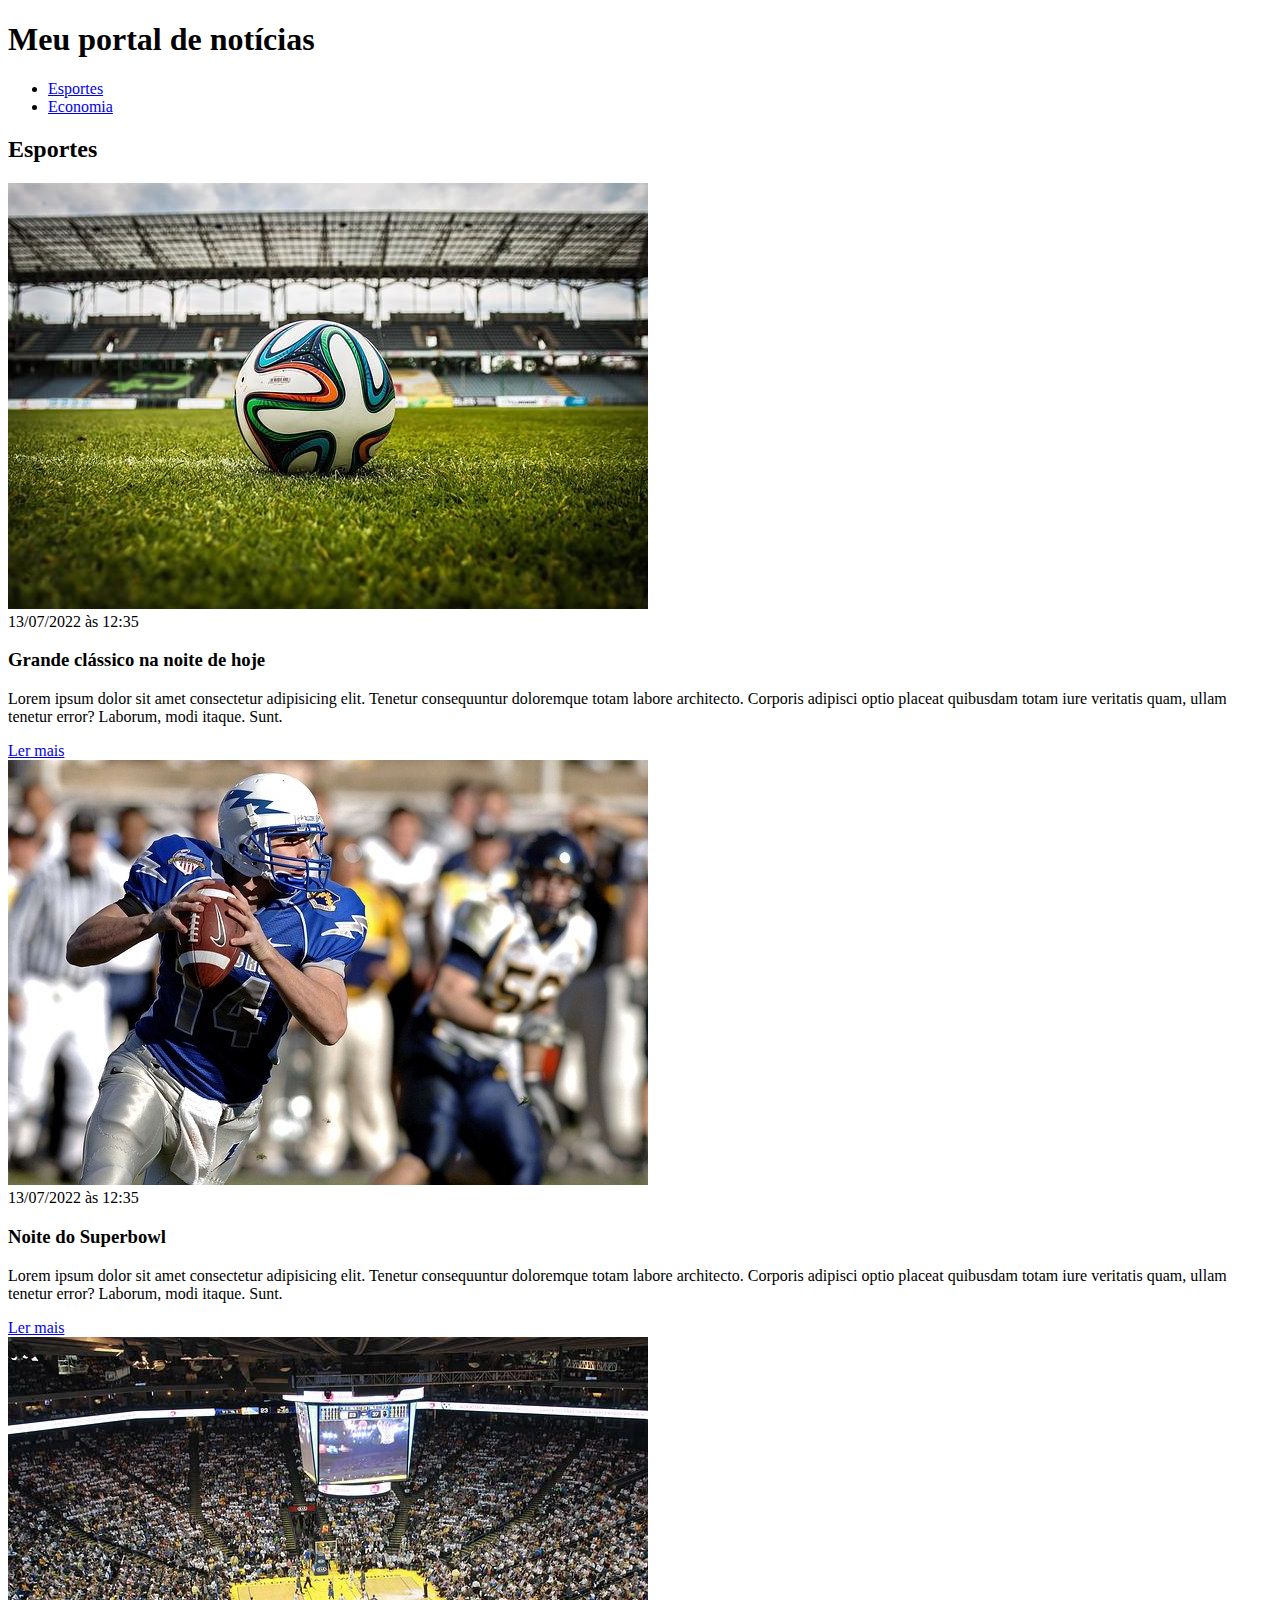
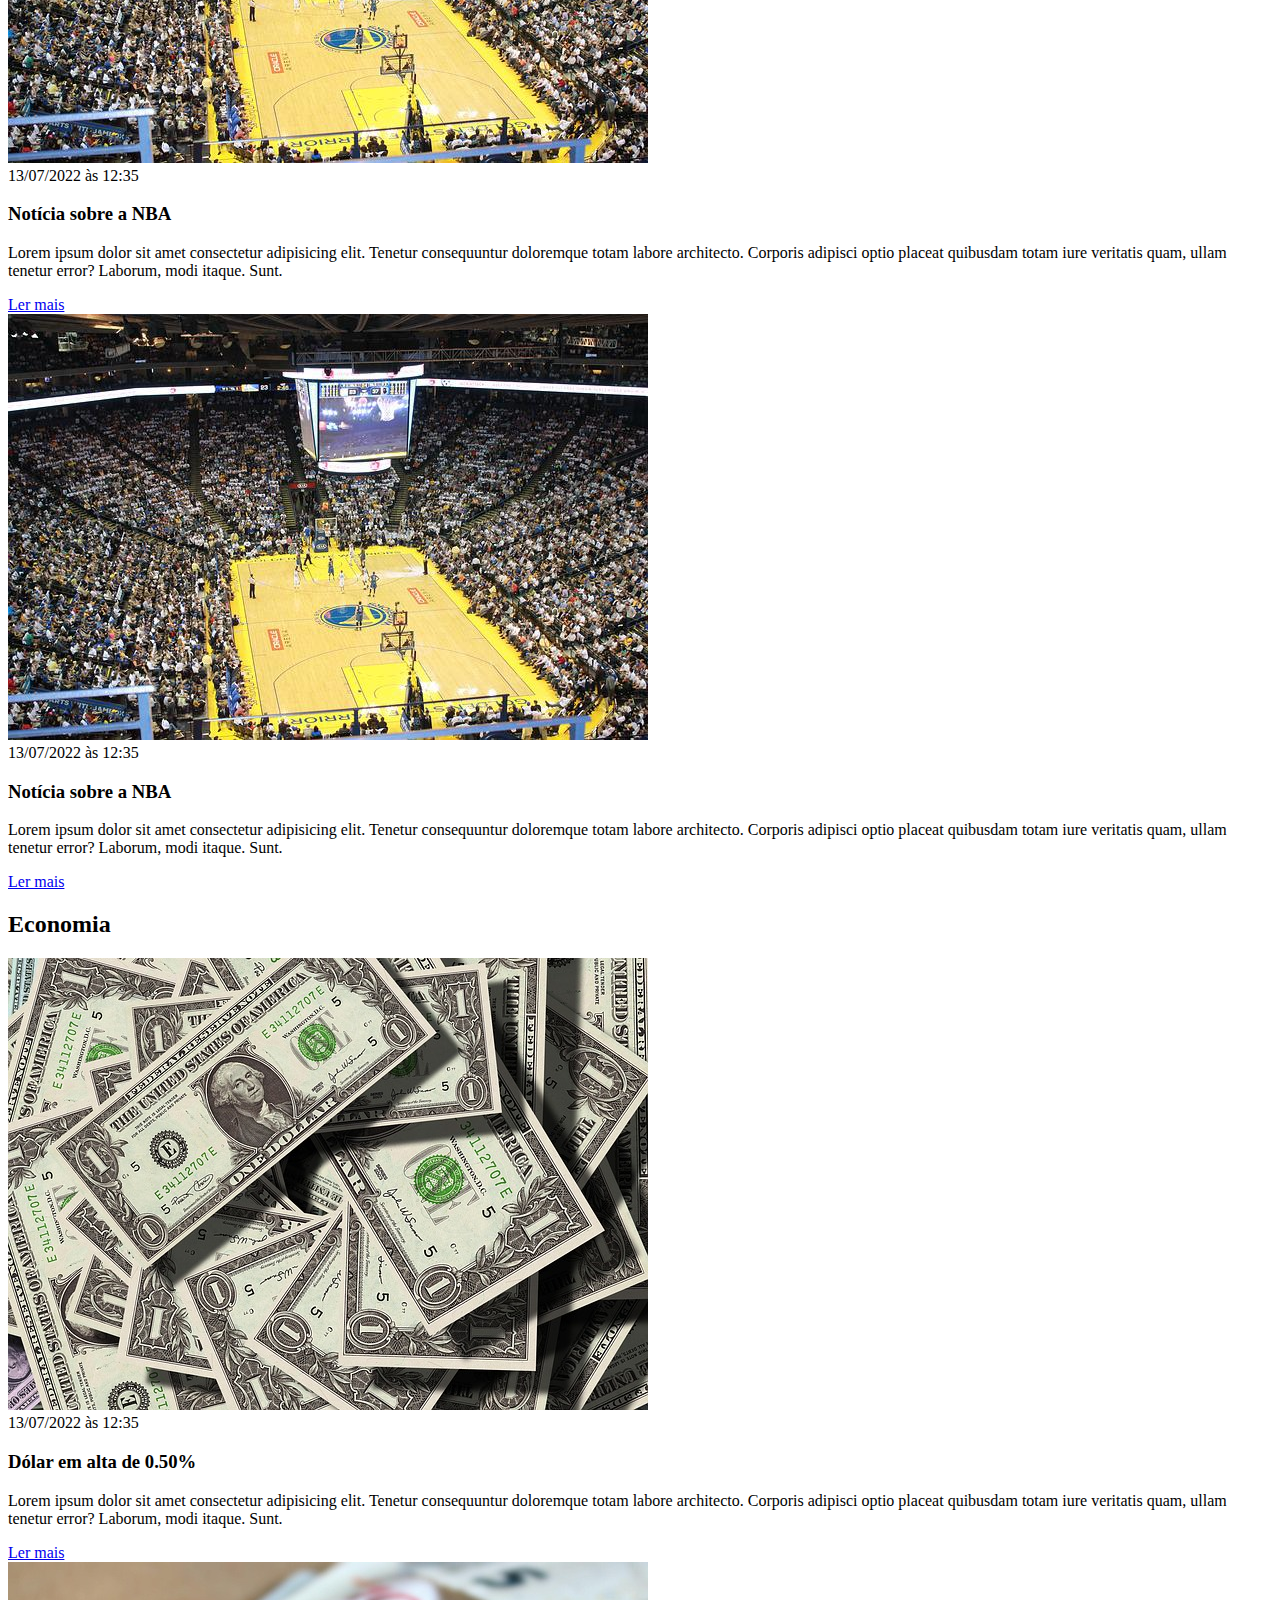
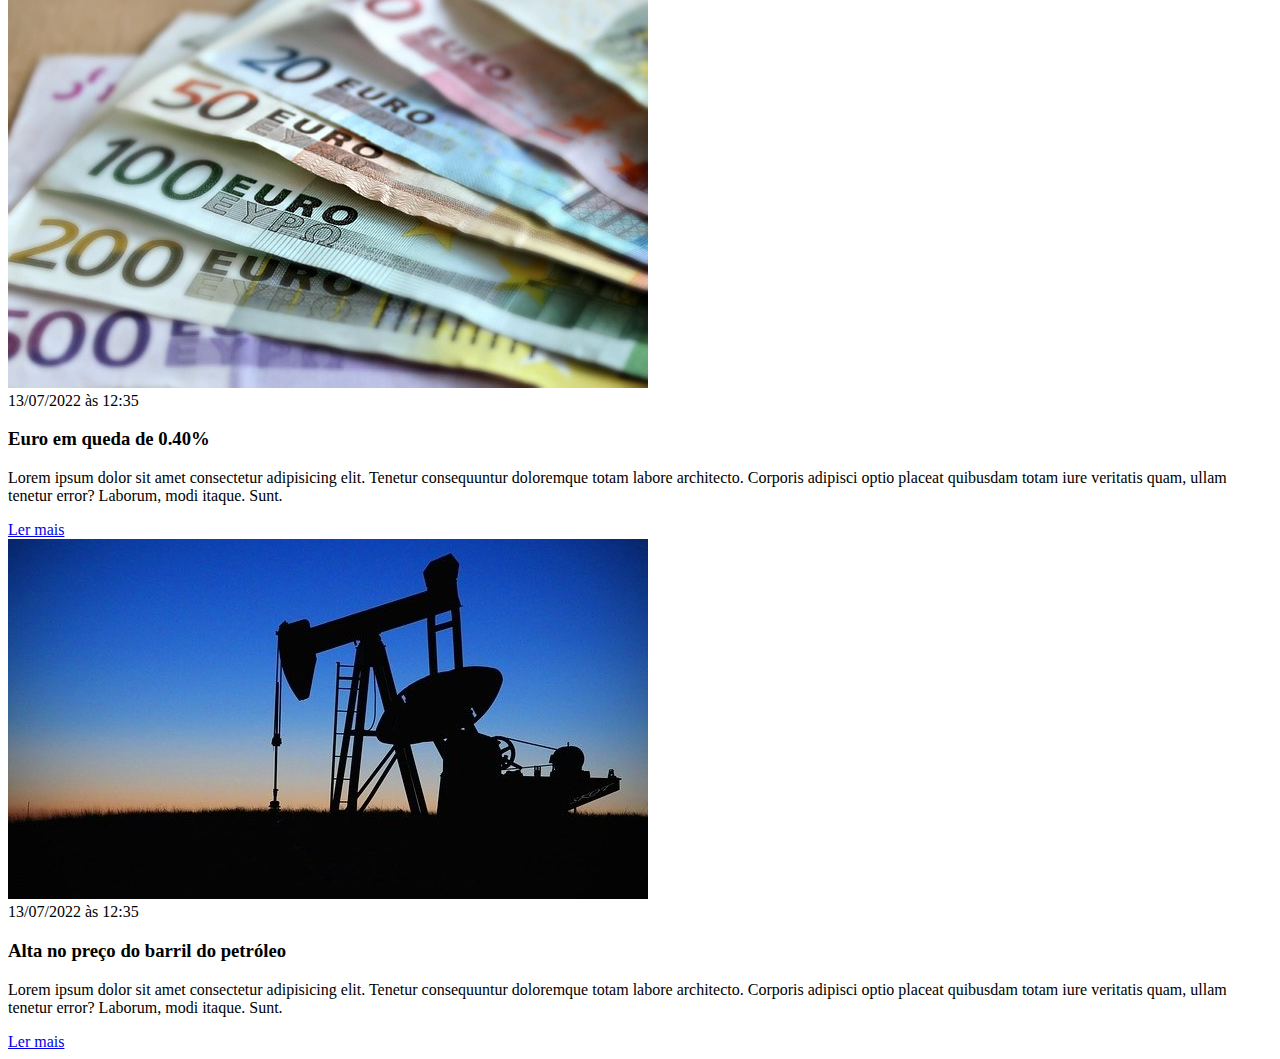
==== css/index.html @ ef958656 "Início" ====
<!DOCTYPE html>
<html lang="pt-BR">
<head>
    <meta charset="UTF-8">
    <meta http-equiv="X-UA-Compatible" content="IE=edge">
    <meta name="viewport" content="width=device-width, initial-scale=1.0">
    <title>Meu portal de notícias</title>
    <link rel="stylesheet" href="./main.css" />
</head>
<body>
    <header>
        <h1>Meu portal de notícias</h1>
        <nav>
            <ul>
                <li>
                    <a href="#sports" title="Ir para a seção de esportes">Esportes</a>
                </li>
                <li>
                    <a href="#economy" title="Ir para a seção de notícias">Economia</a>
                </li>
            </ul>
        </nav>
    </header>
    <section>
        <h2>Esportes</h2>
        <article>
            <img src="./imagens/futebol.jpg" alt="Bola de futebol no gramado" />
            <header>
                <time>13/07/2022 às 12:35</time>
            </header>
            <h3>Grande clássico na noite de hoje</h3>
            <p>
                Lorem ipsum dolor sit amet consectetur adipisicing elit. Tenetur consequuntur doloremque totam labore architecto. Corporis adipisci optio placeat quibusdam totam iure veritatis quam, ullam tenetur error? Laborum, modi itaque. Sunt.
            </p>
            <a href="#" title="Leia a notícia completa">Ler mais</a>
        </article>
        <article>
            <img src="./imagens/futebol-americano.jpg" alt="Jogador de futebol americano correndo com a bola na mão" />
            <header>
                <time>13/07/2022 às 12:35</time>
            </header>
            <h3>Noite do Superbowl</h3>
            <p>
                Lorem ipsum dolor sit amet consectetur adipisicing elit. Tenetur consequuntur doloremque totam labore architecto. Corporis adipisci optio placeat quibusdam totam iure veritatis quam, ullam tenetur error? Laborum, modi itaque. Sunt.
            </p>
            <a href="#" title="Leia a notícia completa">Ler mais</a>
        </article>
        <article>
            <img src="./imagens/basquete.jpg" title="Vista aérea de uma quadra de basquete" />
            <header>
                <time>13/07/2022 às 12:35</time>
            </header>
            <h3>Notícia sobre a NBA</h3>
            <p>
                Lorem ipsum dolor sit amet consectetur adipisicing elit. Tenetur consequuntur doloremque totam labore architecto. Corporis adipisci optio placeat quibusdam totam iure veritatis quam, ullam tenetur error? Laborum, modi itaque. Sunt.
            </p>
            <a href="#" title="Leia a notícia completa">Ler mais</a>
        </article>
        <article>
            <img src="./imagens/basquete.jpg" title="Vista aérea de uma quadra de basquete" />
            <header>
                <time>13/07/2022 às 12:35</time>
            </header>
            <h3>Notícia sobre a NBA</h3>
            <p>
                Lorem ipsum dolor sit amet consectetur adipisicing elit. Tenetur consequuntur doloremque totam labore architecto. Corporis adipisci optio placeat quibusdam totam iure veritatis quam, ullam tenetur error? Laborum, modi itaque. Sunt.
            </p>
            <a href="#" title="Leia a notícia completa">Ler mais</a>
        </article>
    </section>
    <section>
        <h2>Economia</h2>
        <article>
            <img src="./imagens/dolares.jpg" alt="Muitos dólares" />
            <header>
                <time>13/07/2022 às 12:35</time>
            </header>
            <h3>Dólar em alta de 0.50%</h3>
            <p>
                Lorem ipsum dolor sit amet consectetur adipisicing elit. Tenetur consequuntur doloremque totam labore architecto. Corporis adipisci optio placeat quibusdam totam iure veritatis quam, ullam tenetur error? Laborum, modi itaque. Sunt.
            </p>
            <a href="#" title="Leia a notícia completa">Ler mais</a>
        </article>
        <article>
            <img src="./imagens/euro.jpg" alt="Várias notas de euro" />
            <header>
                <time>13/07/2022 às 12:35</time>
            </header>
            <h3>Euro em queda de 0.40%</h3>
            <p>
                Lorem ipsum dolor sit amet consectetur adipisicing elit. Tenetur consequuntur doloremque totam labore architecto. Corporis adipisci optio placeat quibusdam totam iure veritatis quam, ullam tenetur error? Laborum, modi itaque. Sunt.
            </p>
            <a href="#" title="Leia a notícia completa">Ler mais</a>
        </article>
        <article>
            <img src="./imagens/petroleo.jpg" alt="Extração de petróleo" />
            <header>
                <time>13/07/2022 às 12:35</time>
            </header>
            <h3>Alta no preço do barril do petróleo</h3>
            <p>
                Lorem ipsum dolor sit amet consectetur adipisicing elit. Tenetur consequuntur doloremque totam labore architecto. Corporis adipisci optio placeat quibusdam totam iure veritatis quam, ullam tenetur error? Laborum, modi itaque. Sunt.
            </p>
            <a href="#" title="Leia a notícia completa">Ler mais</a>
        </article>
    </section>
</body>
</html>
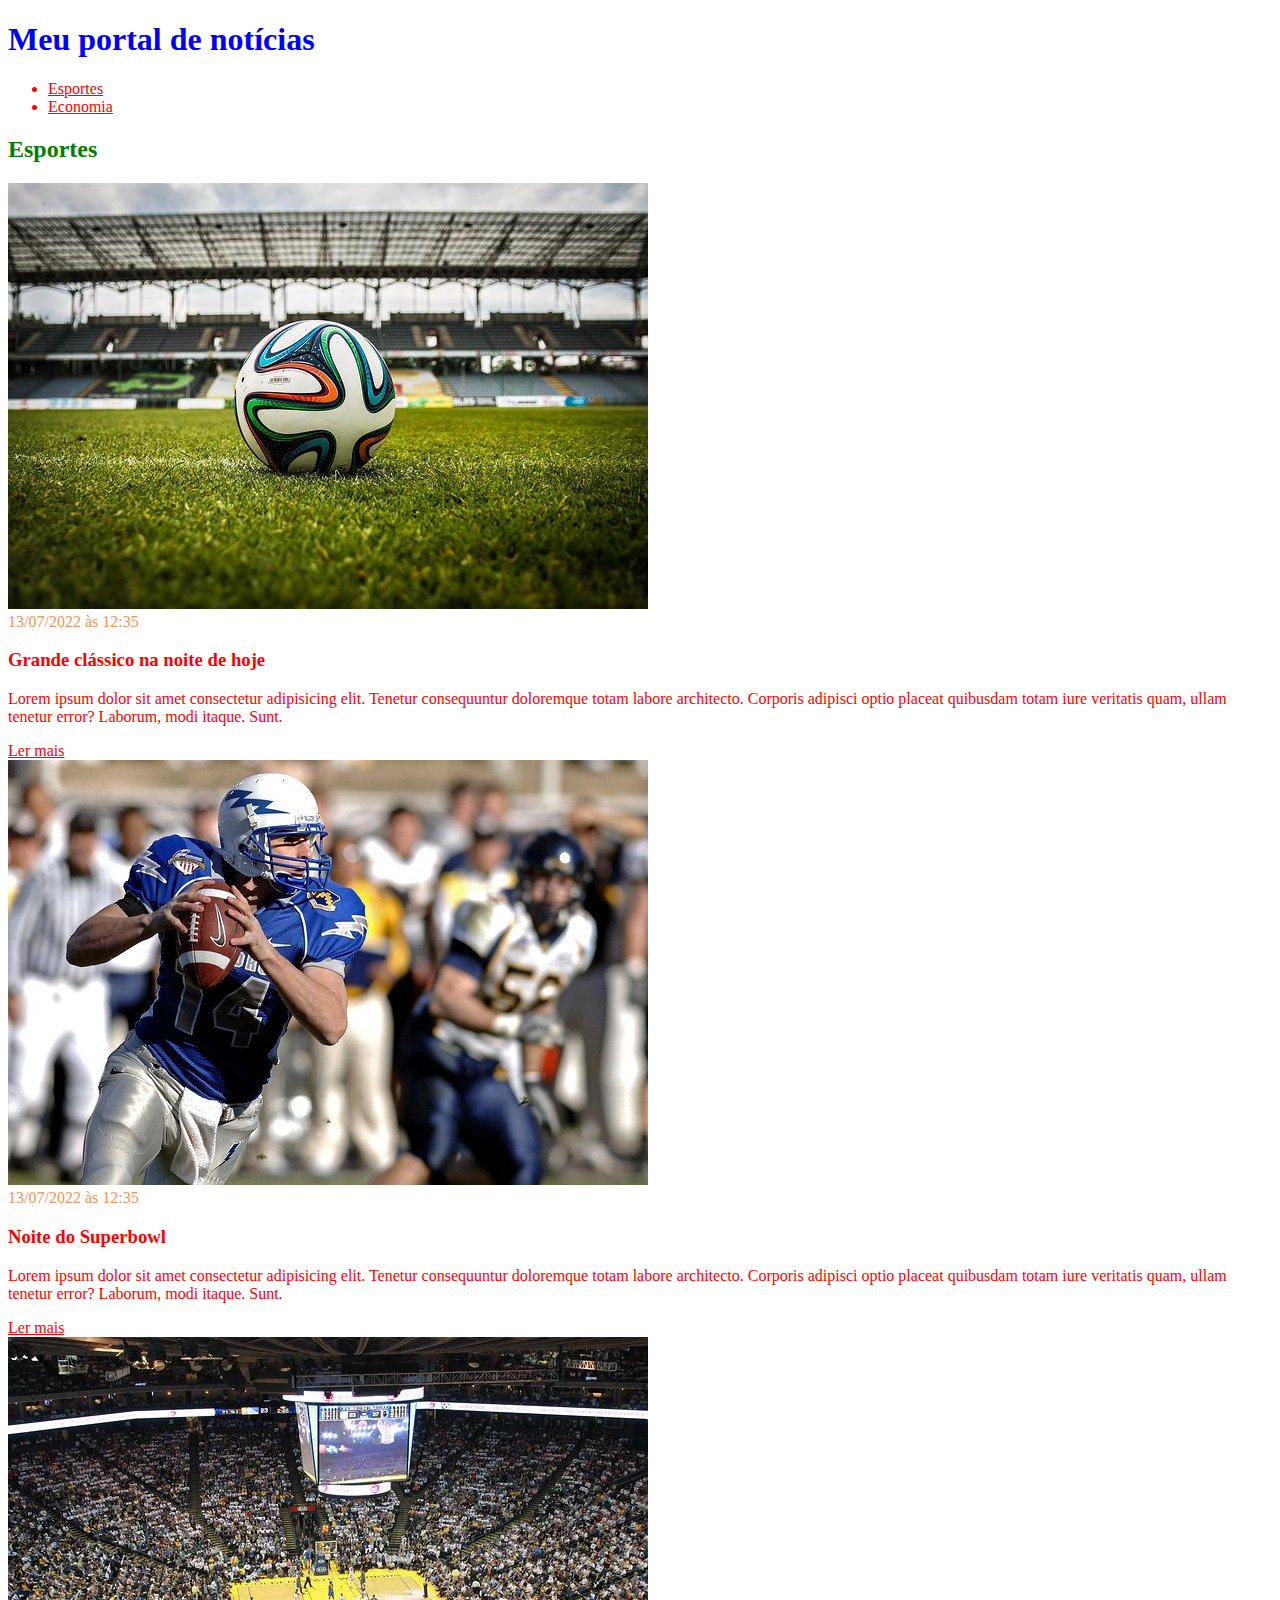
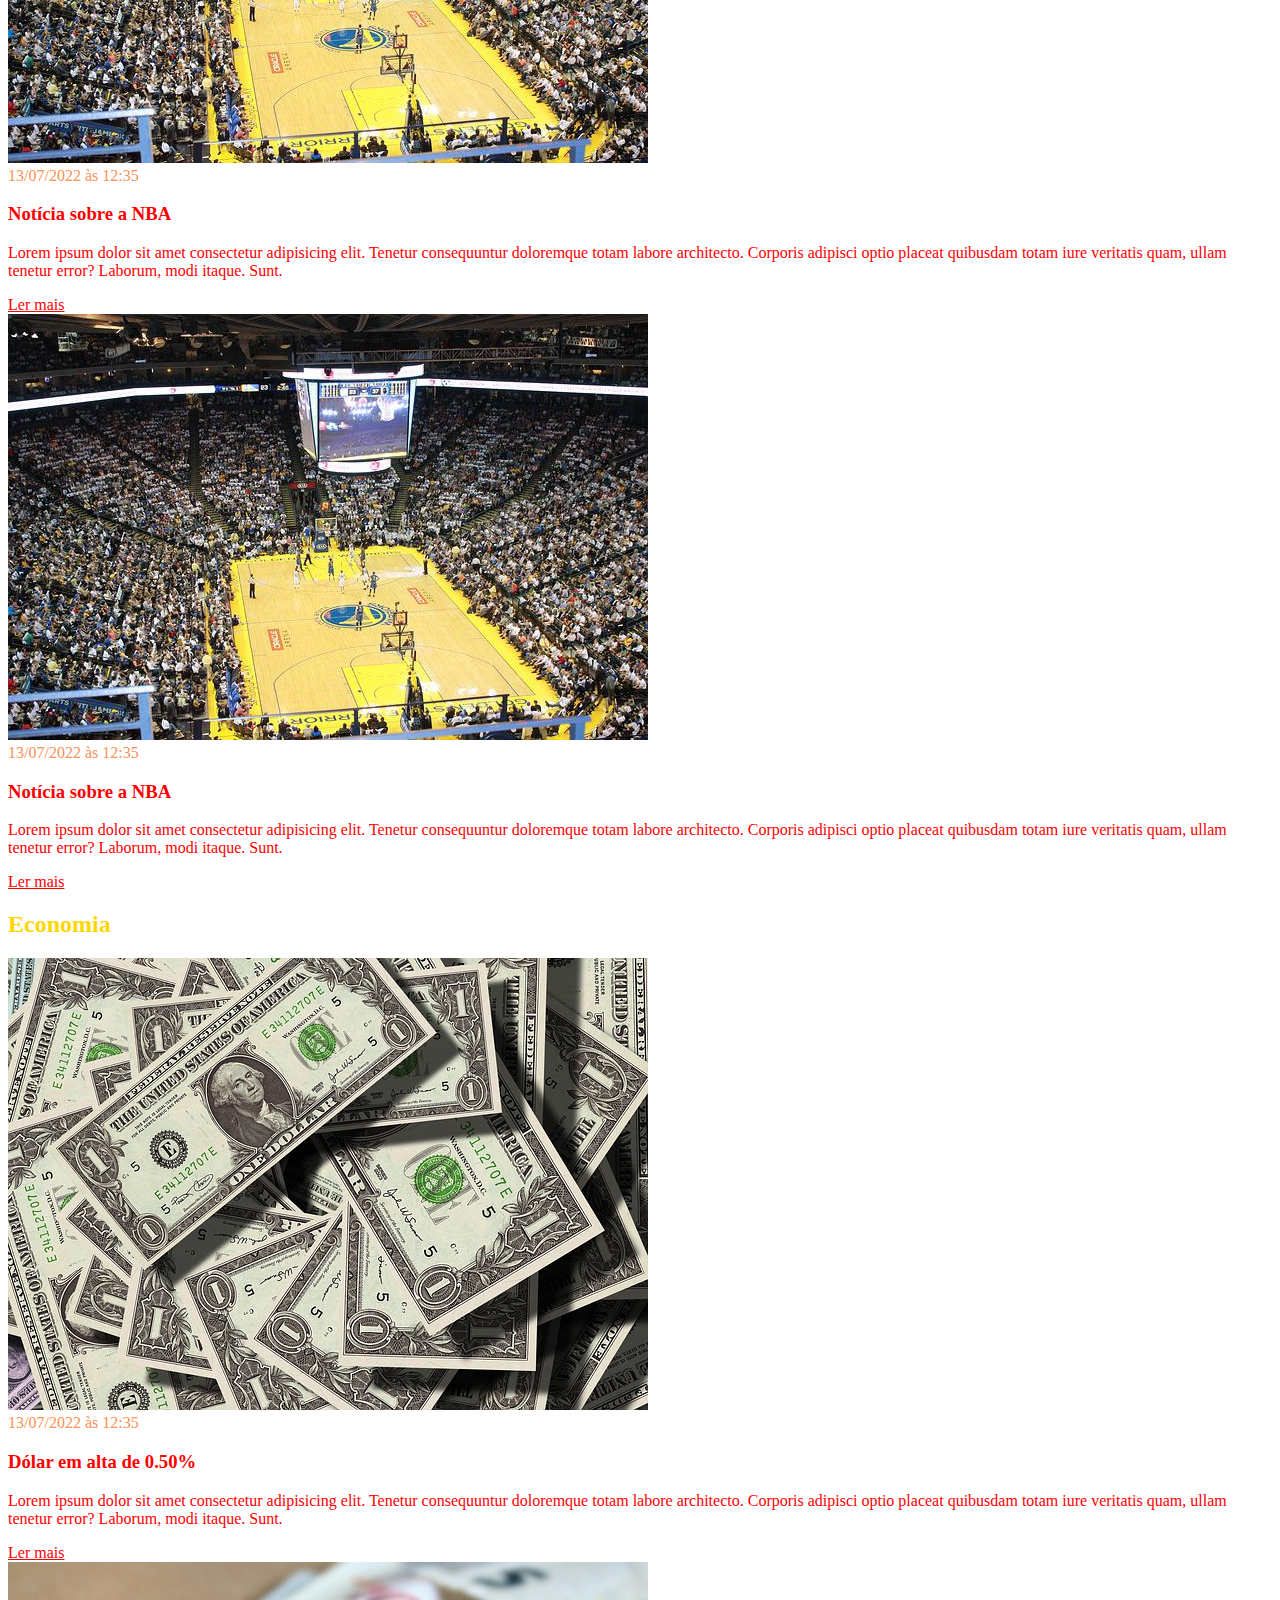
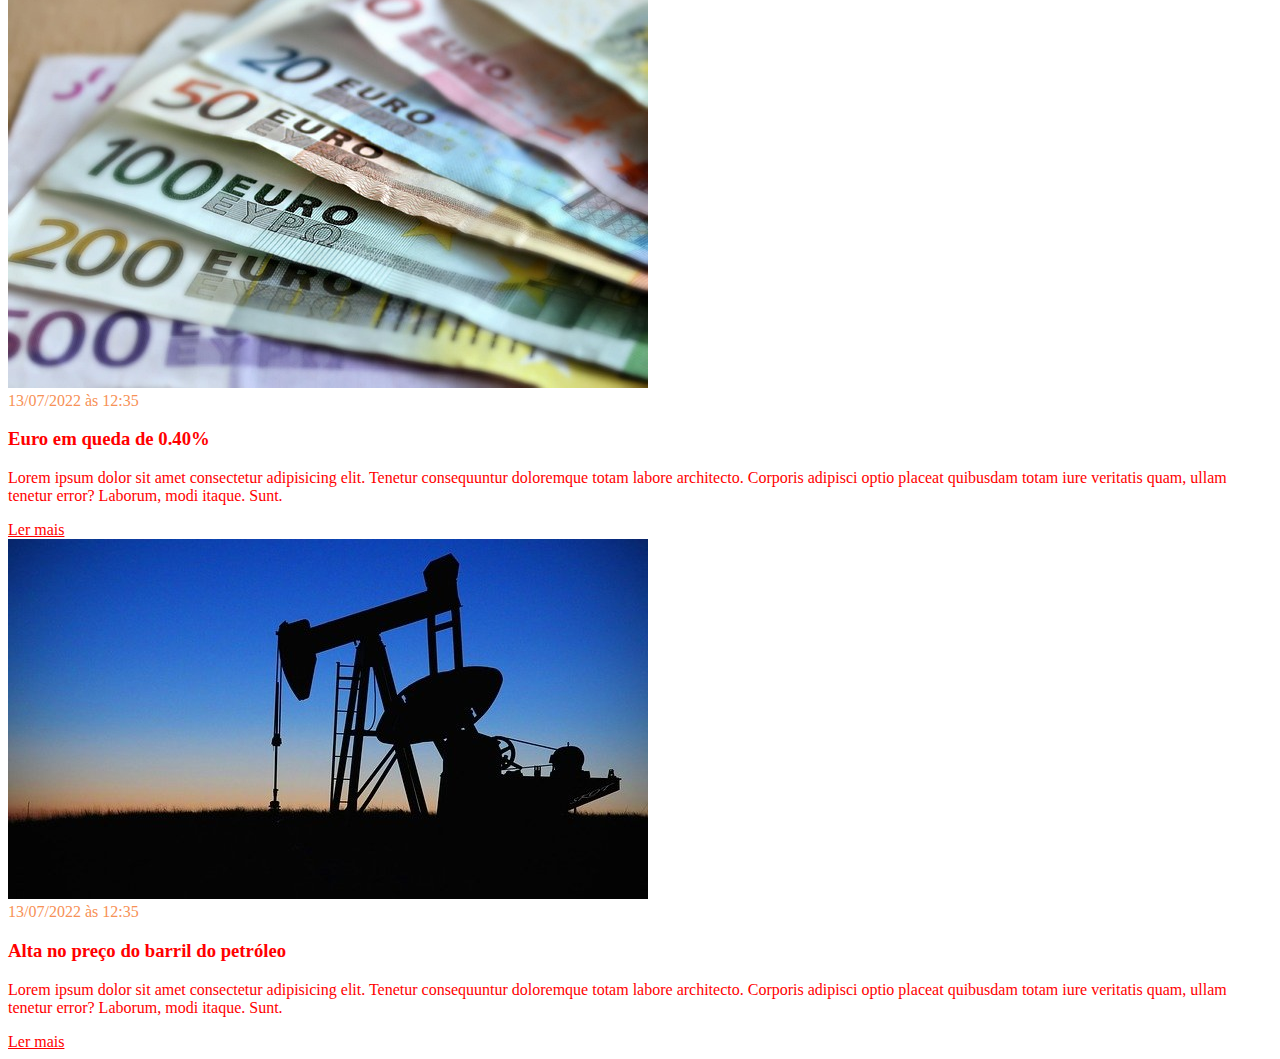
==== commit c926ddce: "aula 2" ====
--- a/css/index.html
+++ b/css/index.html
@@ -5,7 +5,7 @@
     <meta http-equiv="X-UA-Compatible" content="IE=edge">
     <meta name="viewport" content="width=device-width, initial-scale=1.0">
     <title>Meu portal de notícias</title>
-    <link rel="stylesheet" href="./main.css" />
+    <link rel="stylesheet" href="./main.css"/>
 </head>
 <body>
     <header>
@@ -21,12 +21,12 @@
             </ul>
         </nav>
     </header>
-    <section>
+    <section id="sports">
         <h2>Esportes</h2>
         <article>
             <img src="./imagens/futebol.jpg" alt="Bola de futebol no gramado" />
             <header>
-                <time>13/07/2022 às 12:35</time>
+                <time class="creation-date">13/07/2022 às 12:35</time>
             </header>
             <h3>Grande clássico na noite de hoje</h3>
             <p>
@@ -37,7 +37,7 @@
         <article>
             <img src="./imagens/futebol-americano.jpg" alt="Jogador de futebol americano correndo com a bola na mão" />
             <header>
-                <time>13/07/2022 às 12:35</time>
+                <time class="creation-date">13/07/2022 às 12:35</time>
             </header>
             <h3>Noite do Superbowl</h3>
             <p>
@@ -48,7 +48,7 @@
         <article>
             <img src="./imagens/basquete.jpg" title="Vista aérea de uma quadra de basquete" />
             <header>
-                <time>13/07/2022 às 12:35</time>
+                <time class="creation-date">13/07/2022 às 12:35</time>
             </header>
             <h3>Notícia sobre a NBA</h3>
             <p>
@@ -59,7 +59,7 @@
         <article>
             <img src="./imagens/basquete.jpg" title="Vista aérea de uma quadra de basquete" />
             <header>
-                <time>13/07/2022 às 12:35</time>
+                <time class="creation-date">13/07/2022 às 12:35</time>
             </header>
             <h3>Notícia sobre a NBA</h3>
             <p>
@@ -68,12 +68,12 @@
             <a href="#" title="Leia a notícia completa">Ler mais</a>
         </article>
     </section>
-    <section>
+    <section id="economy">
         <h2>Economia</h2>
         <article>
             <img src="./imagens/dolares.jpg" alt="Muitos dólares" />
             <header>
-                <time>13/07/2022 às 12:35</time>
+                <time class="creation-date">13/07/2022 às 12:35</time>
             </header>
             <h3>Dólar em alta de 0.50%</h3>
             <p>
@@ -84,7 +84,7 @@
         <article>
             <img src="./imagens/euro.jpg" alt="Várias notas de euro" />
             <header>
-                <time>13/07/2022 às 12:35</time>
+                <time class="creation-date">13/07/2022 às 12:35</time>
             </header>
             <h3>Euro em queda de 0.40%</h3>
             <p>
@@ -95,7 +95,7 @@
         <article>
             <img src="./imagens/petroleo.jpg" alt="Extração de petróleo" />
             <header>
-                <time>13/07/2022 às 12:35</time>
+                <time class="creation-date">13/07/2022 às 12:35</time>
             </header>
             <h3>Alta no preço do barril do petróleo</h3>
             <p>
--- a/css/main.css
+++ b/css/main.css
@@ -0,0 +1,19 @@
+h1 {
+    color: blue
+}
+
+h2{
+    color: green
+}
+
+#economy h2{
+    color:gold
+}
+
+.creation-date{ 
+    color:rgb(247, 145, 86)
+}
+
+* {
+    color: red
+}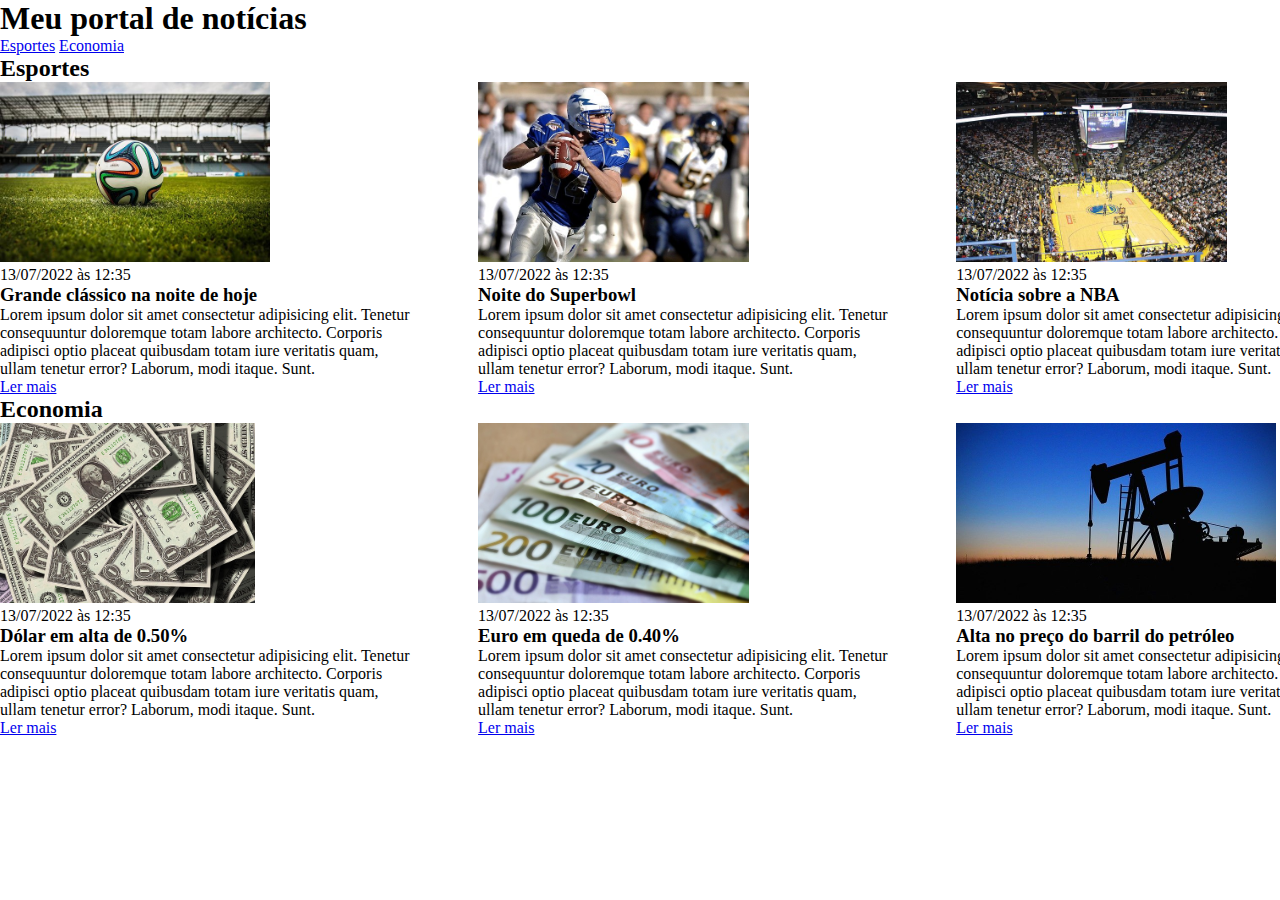
==== commit b48f1d8e: "aula 5" ====
--- a/css/index.html
+++ b/css/index.html
@@ -9,100 +9,99 @@
 </head>
 <body>
     <header>
-        <h1>Meu portal de notícias</h1>
-        <nav>
-            <ul>
-                <li>
-                    <a href="#sports" title="Ir para a seção de esportes">Esportes</a>
-                </li>
-                <li>
-                    <a href="#economy" title="Ir para a seção de notícias">Economia</a>
-                </li>
-            </ul>
-        </nav>
+        <div class="container">
+                <h1>Meu portal de notícias</h1>
+            <nav>
+                <ul>
+                    <li>
+                        <a href="#sports" title="Ir para a seção de esportes">Esportes</a>
+                    </li>
+                    <li>
+                        <a href="#economy" title="Ir para a seção de notícias">Economia</a>
+                    </li>
+                </ul>
+            </nav>
+        </div>
     </header>
     <section id="sports">
-        <h2>Esportes</h2>
-        <article>
-            <img src="./imagens/futebol.jpg" alt="Bola de futebol no gramado" />
-            <header>
-                <time class="creation-date">13/07/2022 às 12:35</time>
-            </header>
-            <h3>Grande clássico na noite de hoje</h3>
-            <p>
-                Lorem ipsum dolor sit amet consectetur adipisicing elit. Tenetur consequuntur doloremque totam labore architecto. Corporis adipisci optio placeat quibusdam totam iure veritatis quam, ullam tenetur error? Laborum, modi itaque. Sunt.
-            </p>
-            <a href="#" title="Leia a notícia completa">Ler mais</a>
-        </article>
-        <article>
-            <img src="./imagens/futebol-americano.jpg" alt="Jogador de futebol americano correndo com a bola na mão" />
-            <header>
-                <time class="creation-date">13/07/2022 às 12:35</time>
-            </header>
-            <h3>Noite do Superbowl</h3>
-            <p>
-                Lorem ipsum dolor sit amet consectetur adipisicing elit. Tenetur consequuntur doloremque totam labore architecto. Corporis adipisci optio placeat quibusdam totam iure veritatis quam, ullam tenetur error? Laborum, modi itaque. Sunt.
-            </p>
-            <a href="#" title="Leia a notícia completa">Ler mais</a>
-        </article>
-        <article>
-            <img src="./imagens/basquete.jpg" title="Vista aérea de uma quadra de basquete" />
-            <header>
-                <time class="creation-date">13/07/2022 às 12:35</time>
-            </header>
-            <h3>Notícia sobre a NBA</h3>
-            <p>
-                Lorem ipsum dolor sit amet consectetur adipisicing elit. Tenetur consequuntur doloremque totam labore architecto. Corporis adipisci optio placeat quibusdam totam iure veritatis quam, ullam tenetur error? Laborum, modi itaque. Sunt.
-            </p>
-            <a href="#" title="Leia a notícia completa">Ler mais</a>
-        </article>
-        <article>
-            <img src="./imagens/basquete.jpg" title="Vista aérea de uma quadra de basquete" />
-            <header>
-                <time class="creation-date">13/07/2022 às 12:35</time>
-            </header>
-            <h3>Notícia sobre a NBA</h3>
-            <p>
-                Lorem ipsum dolor sit amet consectetur adipisicing elit. Tenetur consequuntur doloremque totam labore architecto. Corporis adipisci optio placeat quibusdam totam iure veritatis quam, ullam tenetur error? Laborum, modi itaque. Sunt.
-            </p>
-            <a href="#" title="Leia a notícia completa">Ler mais</a>
-        </article>
+        <div class="container">
+            <h2>Esportes</h2>
+            <div class="articles">
+                <article>
+                    <img src="./imagens/futebol.jpg" alt="Bola de futebol no gramado" />
+                    <header>
+                        <time class="creation-date">13/07/2022 às 12:35</time>
+                    </header>
+                    <h3>Grande clássico na noite de hoje</h3>
+                    <p>
+                        Lorem ipsum dolor sit amet consectetur adipisicing elit. Tenetur consequuntur doloremque totam labore architecto. Corporis adipisci optio placeat quibusdam totam iure veritatis quam, ullam tenetur error? Laborum, modi itaque. Sunt.
+                    </p>
+                    <a href="#" title="Leia a notícia completa">Ler mais</a>
+                </article>
+                <article>
+                    <img src="./imagens/futebol-americano.jpg" alt="Jogador de futebol americano correndo com a bola na mão" />
+                    <header>
+                        <time class="creation-date">13/07/2022 às 12:35</time>
+                    </header>
+                    <h3>Noite do Superbowl</h3>
+                    <p>
+                        Lorem ipsum dolor sit amet consectetur adipisicing elit. Tenetur consequuntur doloremque totam labore architecto. Corporis adipisci optio placeat quibusdam totam iure veritatis quam, ullam tenetur error? Laborum, modi itaque. Sunt.
+                    </p>
+                    <a href="#" title="Leia a notícia completa">Ler mais</a>
+                </article>
+                <article>
+                    <img src="./imagens/basquete.jpg" title="Vista aérea de uma quadra de basquete" />
+                    <header>
+                        <time class="creation-date">13/07/2022 às 12:35</time>
+                    </header>
+                    <h3>Notícia sobre a NBA</h3>
+                    <p>
+                        Lorem ipsum dolor sit amet consectetur adipisicing elit. Tenetur consequuntur doloremque totam labore architecto. Corporis adipisci optio placeat quibusdam totam iure veritatis quam, ullam tenetur error? Laborum, modi itaque. Sunt.
+                    </p>
+                    <a href="#" title="Leia a notícia completa">Ler mais</a>
+                </article>
+            </div>
+        </div>
     </section>
     <section id="economy">
-        <h2>Economia</h2>
-        <article>
-            <img src="./imagens/dolares.jpg" alt="Muitos dólares" />
-            <header>
-                <time class="creation-date">13/07/2022 às 12:35</time>
-            </header>
-            <h3>Dólar em alta de 0.50%</h3>
-            <p>
-                Lorem ipsum dolor sit amet consectetur adipisicing elit. Tenetur consequuntur doloremque totam labore architecto. Corporis adipisci optio placeat quibusdam totam iure veritatis quam, ullam tenetur error? Laborum, modi itaque. Sunt.
-            </p>
-            <a href="#" title="Leia a notícia completa">Ler mais</a>
-        </article>
-        <article>
-            <img src="./imagens/euro.jpg" alt="Várias notas de euro" />
-            <header>
-                <time class="creation-date">13/07/2022 às 12:35</time>
-            </header>
-            <h3>Euro em queda de 0.40%</h3>
-            <p>
-                Lorem ipsum dolor sit amet consectetur adipisicing elit. Tenetur consequuntur doloremque totam labore architecto. Corporis adipisci optio placeat quibusdam totam iure veritatis quam, ullam tenetur error? Laborum, modi itaque. Sunt.
-            </p>
-            <a href="#" title="Leia a notícia completa">Ler mais</a>
-        </article>
-        <article>
-            <img src="./imagens/petroleo.jpg" alt="Extração de petróleo" />
-            <header>
-                <time class="creation-date">13/07/2022 às 12:35</time>
-            </header>
-            <h3>Alta no preço do barril do petróleo</h3>
-            <p>
-                Lorem ipsum dolor sit amet consectetur adipisicing elit. Tenetur consequuntur doloremque totam labore architecto. Corporis adipisci optio placeat quibusdam totam iure veritatis quam, ullam tenetur error? Laborum, modi itaque. Sunt.
-            </p>
-            <a href="#" title="Leia a notícia completa">Ler mais</a>
-        </article>
+        <div class="container">
+            <h2>Economia</h2>
+            <div class="articles">
+                <article>
+                    <img src="./imagens/dolares.jpg" alt="Muitos dólares" />
+                    <header>
+                        <time class="creation-date">13/07/2022 às 12:35</time>
+                    </header>
+                    <h3>Dólar em alta de 0.50%</h3>
+                    <p>
+                        Lorem ipsum dolor sit amet consectetur adipisicing elit. Tenetur consequuntur doloremque totam labore architecto. Corporis adipisci optio placeat quibusdam totam iure veritatis quam, ullam tenetur error? Laborum, modi itaque. Sunt.
+                    </p>
+                    <a href="#" title="Leia a notícia completa">Ler mais</a>
+                </article>
+                <article>
+                    <img src="./imagens/euro.jpg" alt="Várias notas de euro" />
+                    <header>
+                        <time class="creation-date">13/07/2022 às 12:35</time>
+                    </header>
+                    <h3>Euro em queda de 0.40%</h3>
+                    <p>
+                        Lorem ipsum dolor sit amet consectetur adipisicing elit. Tenetur consequuntur doloremque totam labore architecto. Corporis adipisci optio placeat quibusdam totam iure veritatis quam, ullam tenetur error? Laborum, modi itaque. Sunt.
+                    </p>
+                    <a href="#" title="Leia a notícia completa">Ler mais</a>
+                </article>
+                <article>
+                    <img src="./imagens/petroleo.jpg" alt="Extração de petróleo" />
+                    <header>
+                        <time class="creation-date">13/07/2022 às 12:35</time>
+                    </header>
+                    <h3>Alta no preço do barril do petróleo</h3>
+                    <p>
+                        Lorem ipsum dolor sit amet consectetur adipisicing elit. Tenetur consequuntur doloremque totam labore architecto. Corporis adipisci optio placeat quibusdam totam iure veritatis quam, ullam tenetur error? Laborum, modi itaque. Sunt.
+                    </p>
+                    <a href="#" title="Leia a notícia completa">Ler mais</a>
+                </article>
+            </div>
+        </div>
     </section>
 </body>
 </html>--- a/css/main.css
+++ b/css/main.css
@@ -1,19 +1,28 @@
-h1 {
-    color: blue
+* {
+    box-sizing: border-box;
+    margin: 0;
+    padding: 0;
 }
 
-h2{
-    color: green
+header li {
+    display: inline;
 }
 
-#economy h2{
-    color:gold
+.container {
+    width: 1366px;
+    margin: 0 auto;
 }
 
-.creation-date{ 
-    color:rgb(247, 145, 86)
+.articles {
+    display: flex;
+    flex-wrap: wrap;
+    justify-content: space-between;
 }
 
-* {
-    color: red
+.articles article img {
+    height: 180px;
+}
+
+.articles article {
+    width: 30%;
 }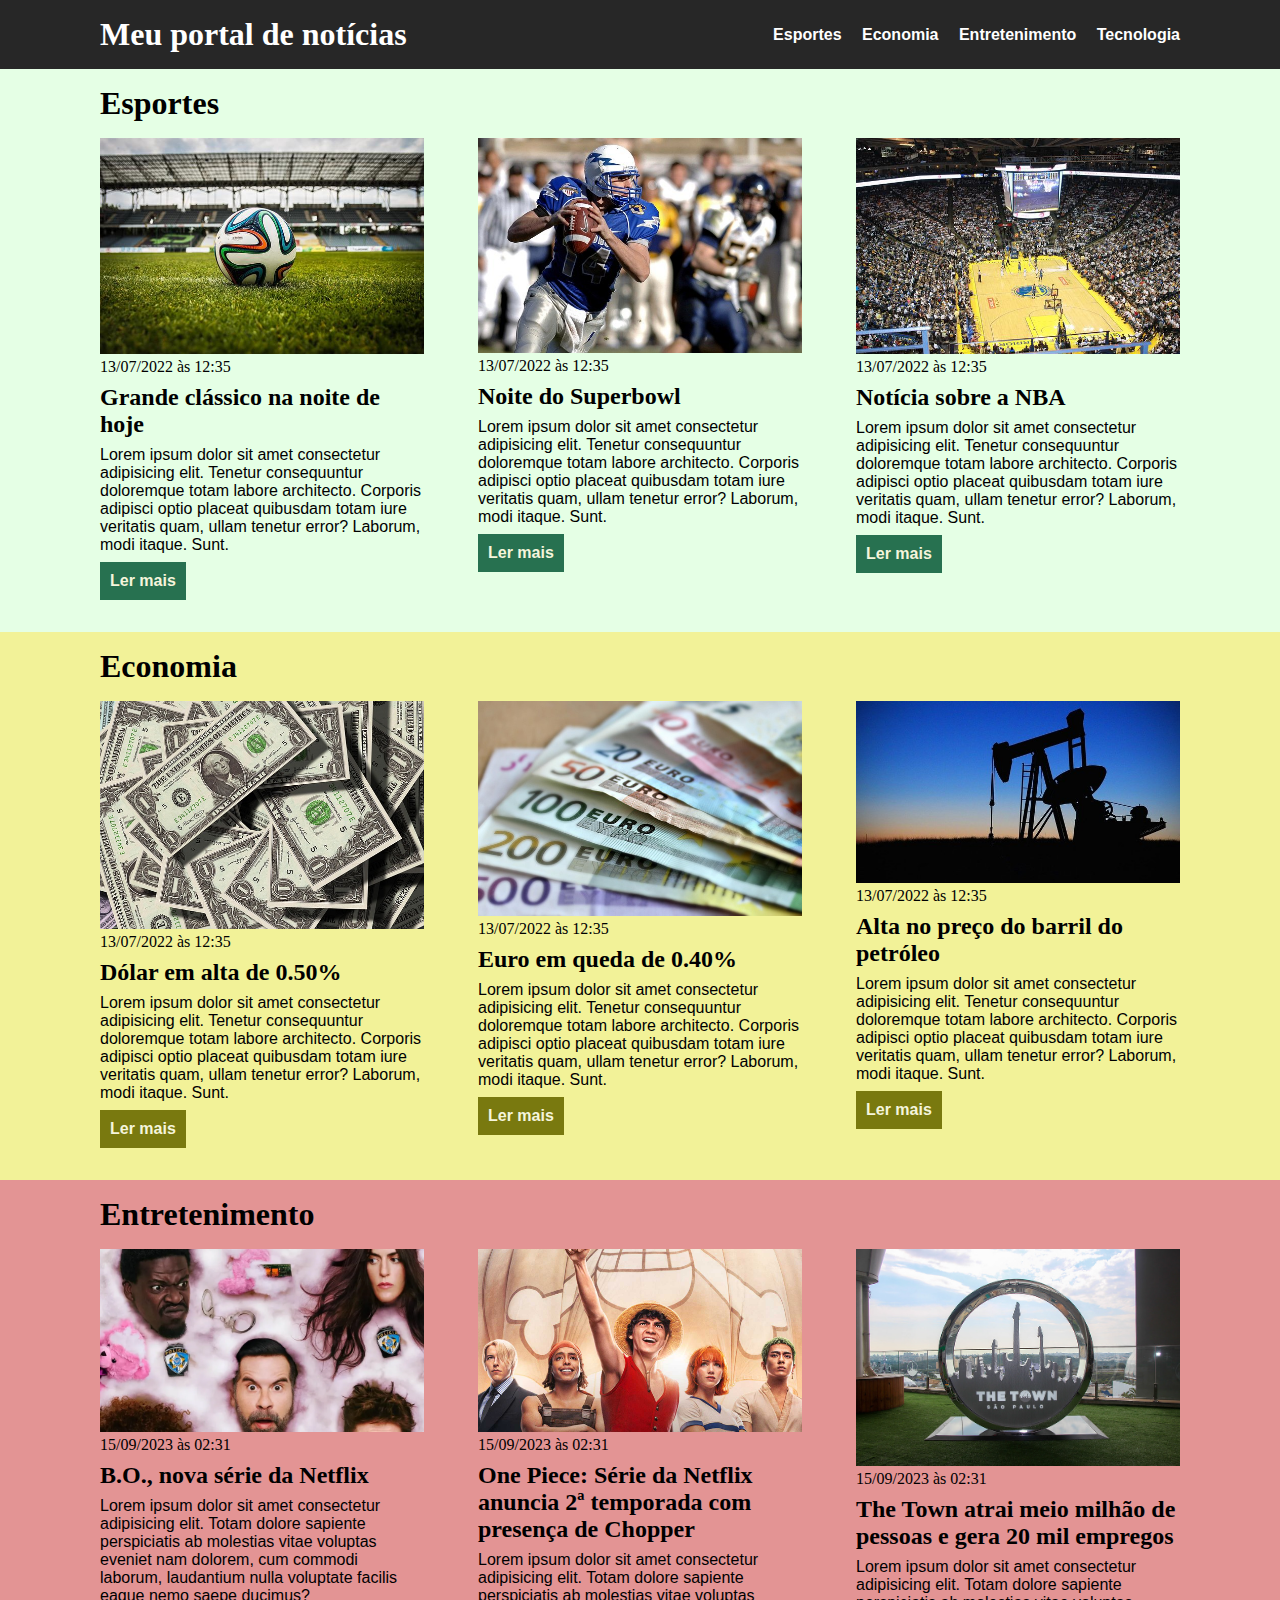
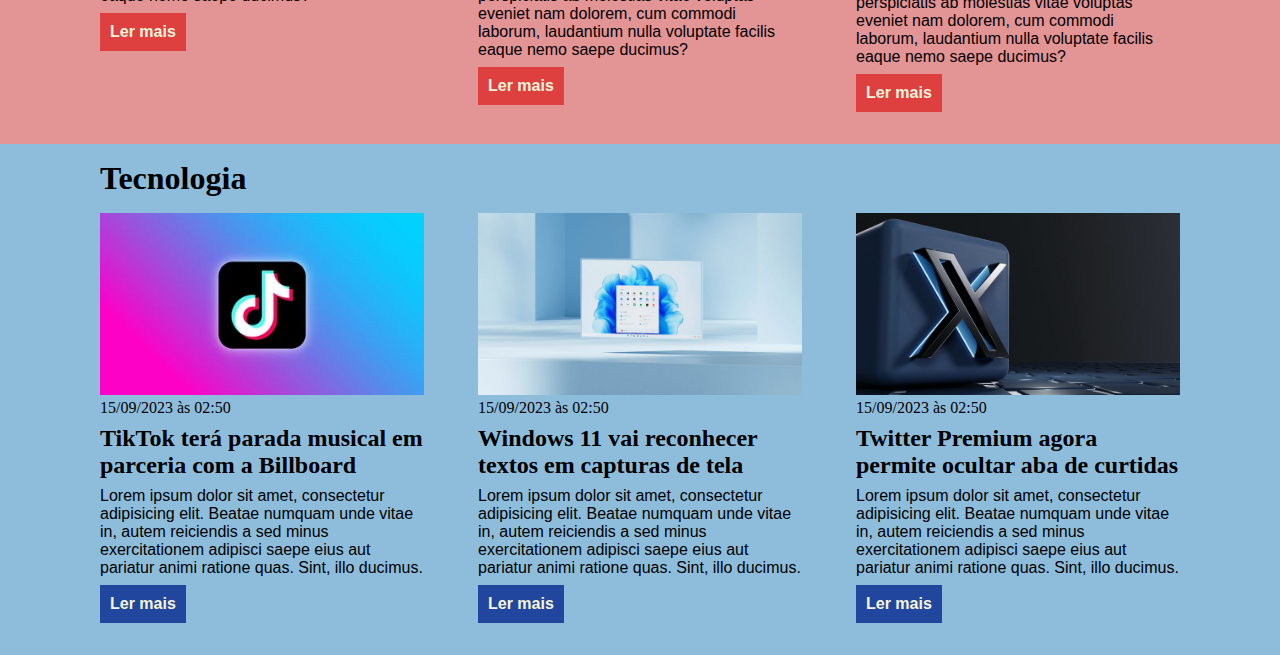
==== commit 46264533: "Exercício Final Modolo CSS" ====
--- a/css/index.html
+++ b/css/index.html
@@ -18,6 +18,12 @@
                     </li>
                     <li>
                         <a href="#economy" title="Ir para a seção de notícias">Economia</a>
+                    </li>
+                    <li>
+                        <a href="#entertainment" title="Ir para a seção de Entretenimento">Entretenimento</a>
+                    </li>
+                    <li>
+                        <a href="#tecnology" title="Ir para a seção de Tecnologia">Tecnologia</a>
                     </li>
                 </ul>
             </nav>
@@ -103,5 +109,85 @@
             </div>
         </div>
     </section>
+    <section id="entertainment">
+        <div class="container">
+            <h2>Entretenimento</h2>
+            <div class="articles">
+                <article>
+                    <img src="./imagens/serie-bo.webp" alt="Imagem série B.O." />
+                    <header>
+                        <time class="creation-date">15/09/2023 às 02:31</time>
+                    </header>
+                    <h3>B.O., nova série da Netflix</h3>
+                    <p>
+                        Lorem ipsum dolor sit amet consectetur adipisicing elit. Totam dolore sapiente perspiciatis ab molestias vitae voluptas eveniet nam dolorem, cum commodi laborum, laudantium nulla voluptate facilis eaque nemo saepe ducimus?
+                    </p>
+                    <a href="#" title="Leia a notícia completa">Ler mais</a>
+                </article>
+                <article>
+                    <img src="./imagens/one-piece-live-action-poste.jpg" alt="Imagem série one piece" />
+                    <header>
+                        <time class="creation-date">15/09/2023 às 02:31</time>
+                    </header>
+                    <h3>One Piece: Série da Netflix anuncia 2ª temporada com presença de Chopper</h3>
+                    <p>
+                        Lorem ipsum dolor sit amet consectetur adipisicing elit. Totam dolore sapiente perspiciatis ab molestias vitae voluptas eveniet nam dolorem, cum commodi laborum, laudantium nulla voluptate facilis eaque nemo saepe ducimus?
+                    </p>
+                    <a href="#" title="Leia a notícia completa">Ler mais</a>
+                </article>
+                <article>
+                    <img src="./imagens/53107134259_377febf679_c.jpg" alt="Logo The Town" />
+                    <header>
+                        <time class="creation-date">15/09/2023 às 02:31</time>
+                    </header>
+                    <h3>The Town atrai meio milhão de pessoas e gera 20 mil empregos</h3>
+                    <p>
+                        Lorem ipsum dolor sit amet consectetur adipisicing elit. Totam dolore sapiente perspiciatis ab molestias vitae voluptas eveniet nam dolorem, cum commodi laborum, laudantium nulla voluptate facilis eaque nemo saepe ducimus?
+                    </p>
+                    <a href="#" title="Leia a notícia completa">Ler mais</a>
+                </article>
+            </div>
+        </div>
+    </section>
+    <section id="tecnology">
+        <div class="container">
+            <h2>Tecnologia</h2>
+            <div class="articles">
+                <article>
+                    <img src="./imagens/tiktok.jpeg" alt="Logo tiktok" />
+                    <header>
+                        <time class="creation-date">15/09/2023 às 02:50</time>
+                    </header>
+                    <h3>TikTok terá parada musical em parceria com a Billboard</h3>
+                    <p>
+                        Lorem ipsum dolor sit amet, consectetur adipisicing elit. Beatae numquam unde vitae in, autem reiciendis a sed minus exercitationem adipisci saepe eius aut pariatur animi ratione quas. Sint, illo ducimus.
+                    </p>
+                    <a href="#" title="Leia a notícia completa">Ler mais</a>
+                </article>
+                <article>
+                    <img src="./imagens/i726816.jpeg" alt="Area de trabalho Windows 11" />
+                    <header>
+                        <time class="creation-date">15/09/2023 às 02:50</time>
+                    </header>
+                    <h3>Windows 11 vai reconhecer textos em capturas de tela</h3>
+                    <p>
+                        Lorem ipsum dolor sit amet, consectetur adipisicing elit. Beatae numquam unde vitae in, autem reiciendis a sed minus exercitationem adipisci saepe eius aut pariatur animi ratione quas. Sint, illo ducimus.
+                    </p>
+                    <a href="#" title="Leia a notícia completa">Ler mais</a>
+                </article>
+                <article>
+                    <img src="./imagens/twitter.jpeg" alt="Logo tiktok" />
+                    <header>
+                        <time class="creation-date">15/09/2023 às 02:50</time>
+                    </header>
+                    <h3>Twitter Premium agora permite ocultar aba de curtidas</h3>
+                    <p>
+                        Lorem ipsum dolor sit amet, consectetur adipisicing elit. Beatae numquam unde vitae in, autem reiciendis a sed minus exercitationem adipisci saepe eius aut pariatur animi ratione quas. Sint, illo ducimus.
+                    </p>
+                    <a href="#" title="Leia a notícia completa">Ler mais</a>
+                </article>
+            </div>
+        </div>
+    </section>
 </body>
 </html>--- a/css/main.css
+++ b/css/main.css
@@ -4,12 +4,32 @@
     padding: 0;
 }
 
+body > header {
+    background-color: rgb(39, 39, 39);
+    padding: 16px 0;
+    color: white;
+}
+
+header .container {
+    display: flex;
+    align-items: center;
+    justify-content: space-between;
+}
+
 header li {
     display: inline;
+    font-family: Arial, Helvetica, sans-serif;
+    font-weight: bold;
+    margin-left: 16px;
+}
+
+header li a {
+    color: white;
+    text-decoration: none;
 }
 
 .container {
-    width: 1366px;
+    width: 1080px;
     margin: 0 auto;
 }
 
@@ -20,9 +40,83 @@
 }
 
 .articles article img {
-    height: 180px;
+    /* height: 180px; */
+    width: 100%;
 }
 
 .articles article {
     width: 30%;
-}+}
+
+section {
+    padding: 16px 0;
+}
+
+section h2,
+.articles article {
+    margin-bottom: 16px;
+}
+
+.articles article h3 {
+    margin-top: 8px;
+    margin-bottom: 8px;
+}
+
+.articles article a {
+    background-color:blue;
+    color: beige;
+    padding: 10px;
+    display: inline-block;
+    text-decoration: none;
+    font-weight: bold;
+    margin-top: 8px;
+}
+
+.articles article a:hover {
+    text-decoration: underline;
+}
+
+.articles article p,
+.articles article a {
+    font-family: Arial, Helvetica, sans-serif;
+}
+
+.articles article h3 {
+    font-size: 24px;
+}
+
+section h2 {
+    font-size: 32px;
+}
+
+#sports {
+    background-color: rgba(0,255,0,0.1);
+}
+
+#sports .articles article a{
+    background-color: rgba(10, 92, 58, 0.87);
+}
+
+#economy {
+    background-color: rgba(231, 231, 68, 0.548);
+}
+
+#economy .articles article a{
+    background-color: rgba(116, 116, 10, 0.966);
+} 
+
+#entertainment {
+    background-color: rgba(204, 61, 61, 0.548);
+}
+
+#entertainment .articles article a{
+    background-color: rgba(221, 41, 41, 0.781);
+} 
+
+#tecnology {
+    background-color: rgba(50, 135, 192, 0.548);
+}
+
+#tecnology .articles article a{
+    background-color: rgba(13, 48, 145, 0.842);
+} 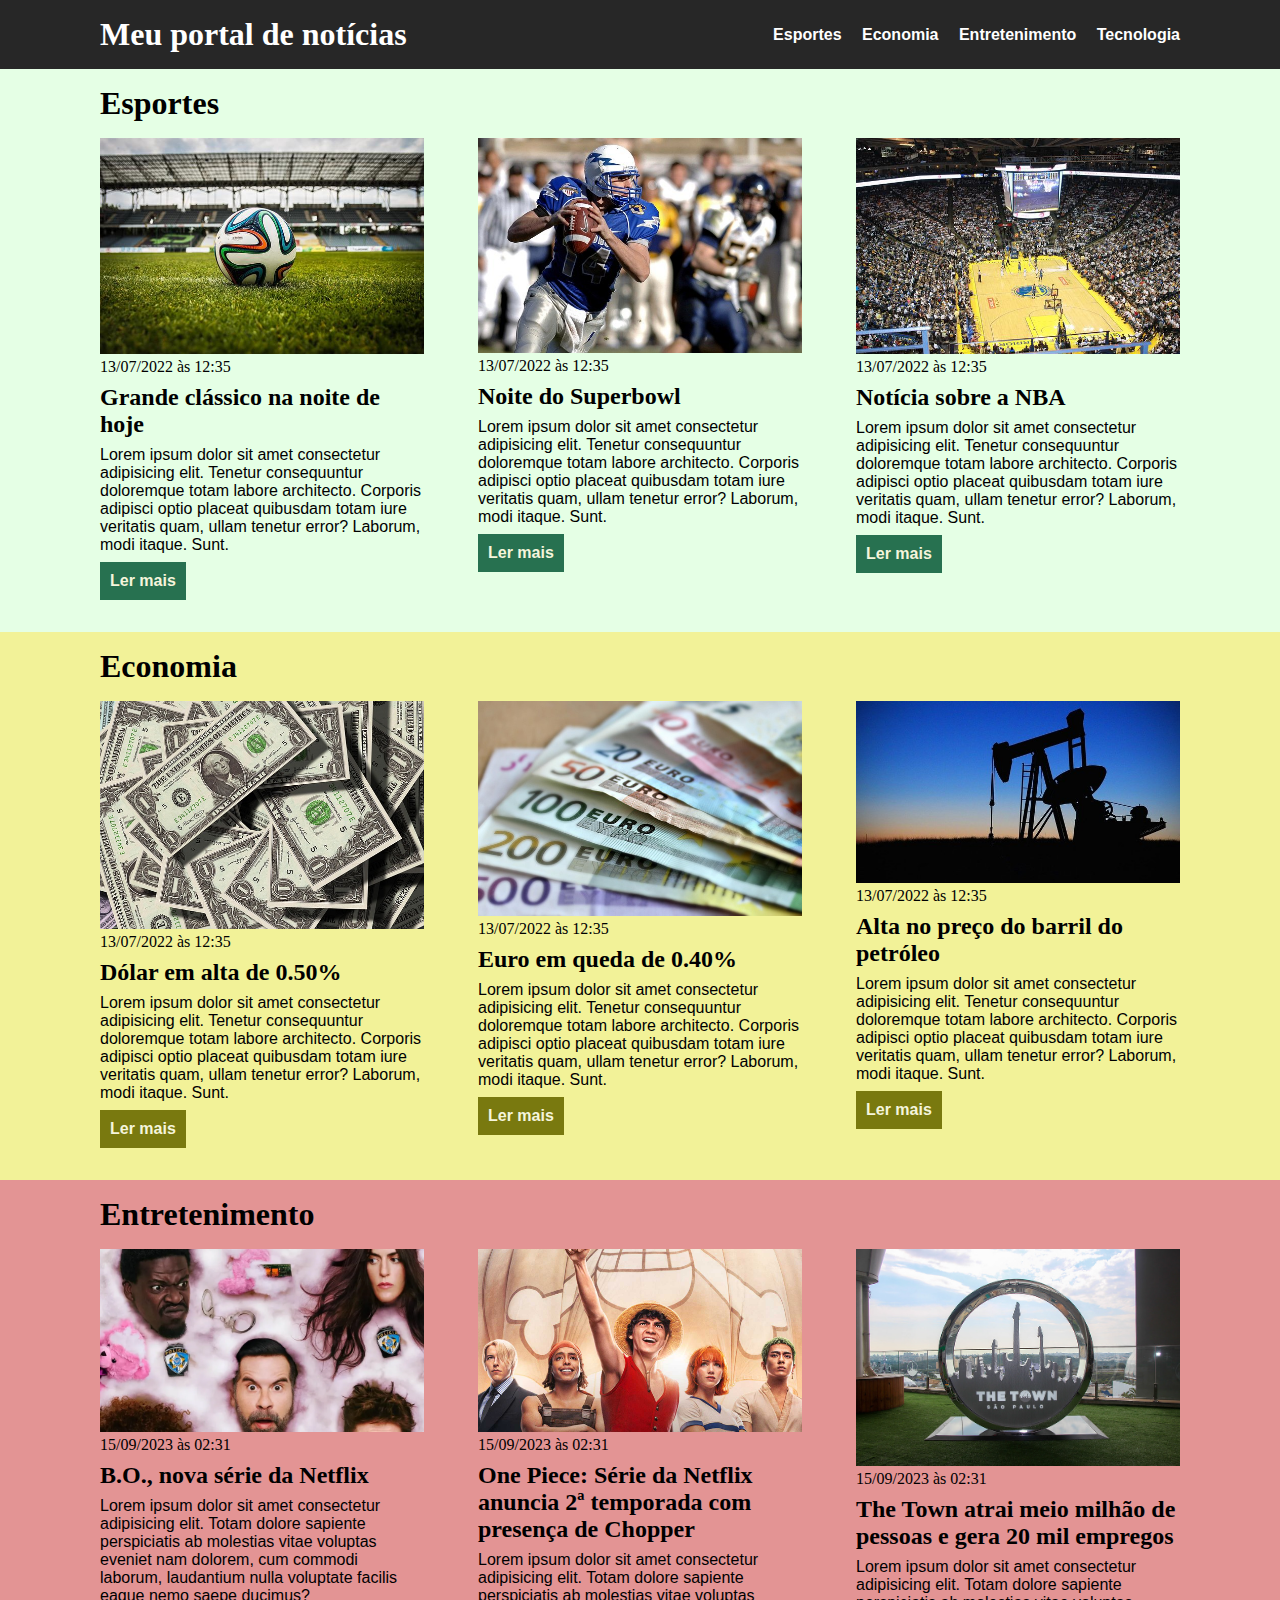
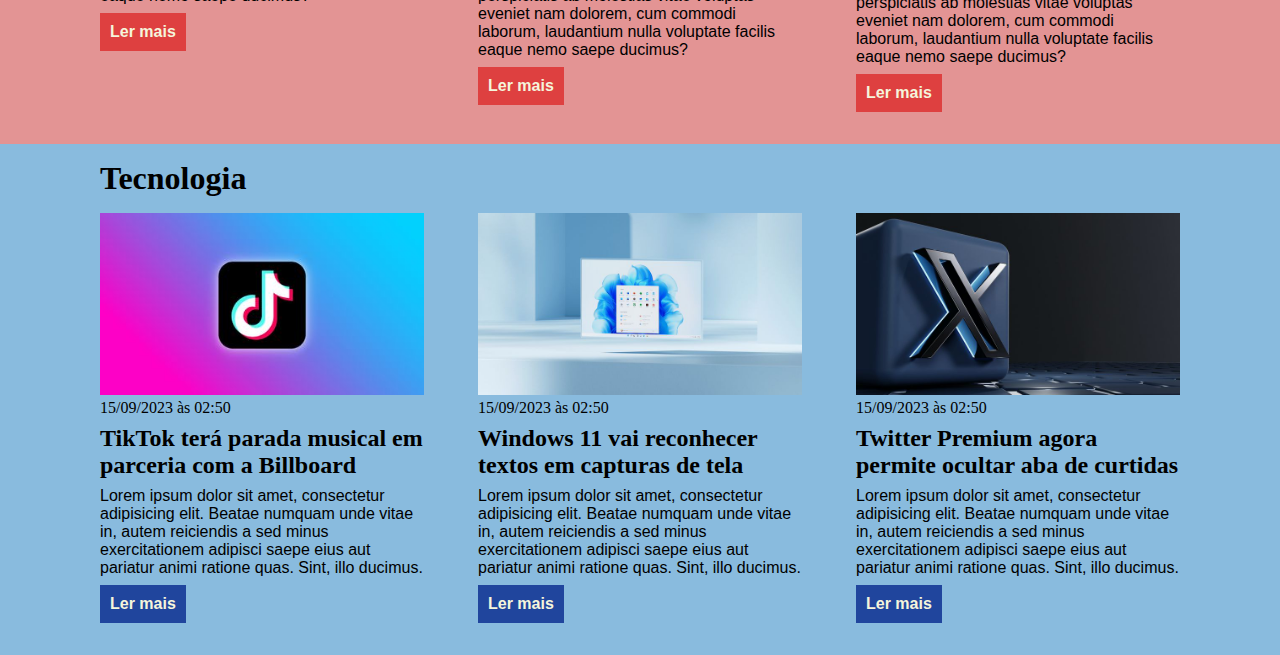
==== commit 33fe7cd1: "Exercício Final Modolo CSS" ====
--- a/css/index.html
+++ b/css/index.html
@@ -125,7 +125,7 @@
                     <a href="#" title="Leia a notícia completa">Ler mais</a>
                 </article>
                 <article>
-                    <img src="./imagens/one-piece-live-action-poste.jpg" alt="Imagem série one piece" />
+                    <img src="./imagens/one-piece-live-action-poste.jpg" alt="Imagem série One Piece" />
                     <header>
                         <time class="creation-date">15/09/2023 às 02:31</time>
                     </header>
--- a/css/main.css
+++ b/css/main.css
@@ -40,7 +40,6 @@
 }
 
 .articles article img {
-    /* height: 180px; */
     width: 100%;
 }
 
@@ -110,11 +109,11 @@
 }
 
 #entertainment .articles article a{
-    background-color: rgba(221, 41, 41, 0.781);
+    background-color: rgba(221, 41, 41, 0.780);
 } 
 
 #tecnology {
-    background-color: rgba(50, 135, 192, 0.548);
+    background-color: rgba(40, 132, 194, 0.548);
 }
 
 #tecnology .articles article a{
